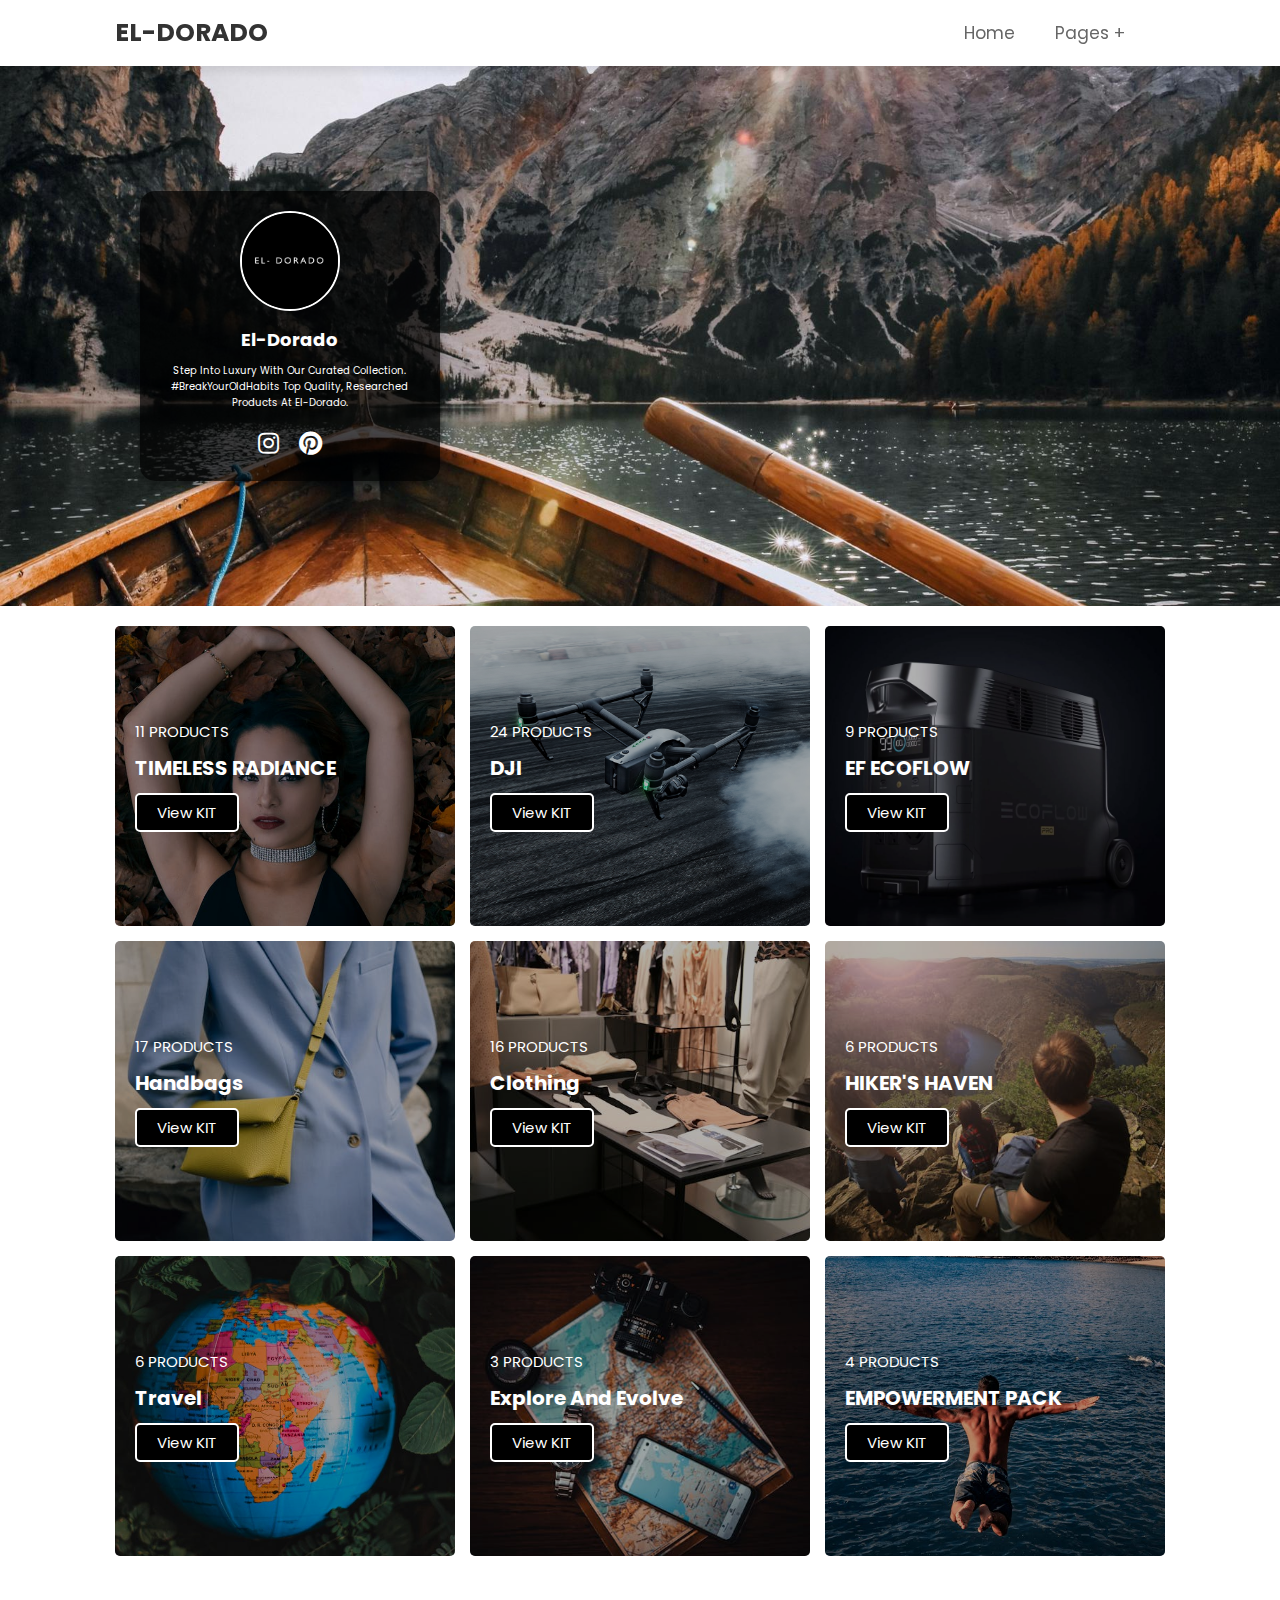
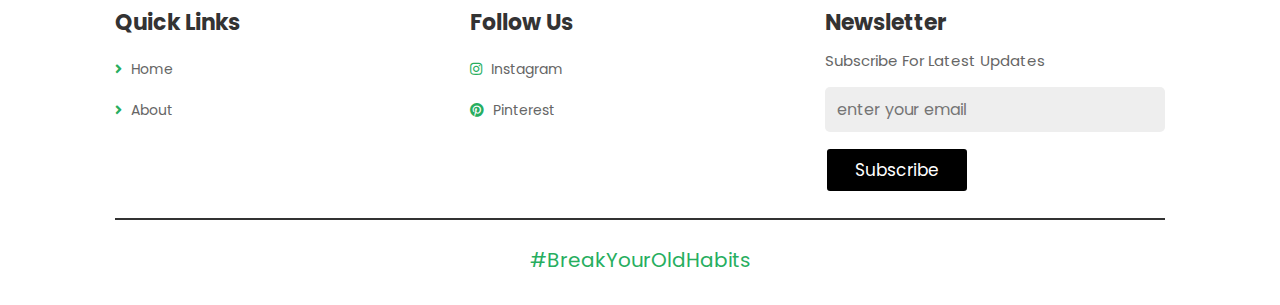
==== index.html @ a354ec13 "Update index.html" ====
<!DOCTYPE html>
<html lang="en">
<head>
    <meta charset="UTF-8">
    <meta http-equiv="X-UA-Compatible" content="IE=edge">
    <meta name="viewport" content="width=device-width, initial-scale=1.0">
    <title> EL-DORADO </title>
    <!-- Meta Description -->
    <meta name="description" content="Discover the latest in beauty, cosmetics, hotels, nail, luxury and trends at EL-DORADO. Explore top products and innovations from DJI and more.">

    <!-- Meta Keywords (Optional, less influential in modern SEO) -->
    <meta name="keywords" content="beauty, cosmetics, skincare, trends, DJI products, drone technology, beauty trends, cosmetic products, nail, hotels, luxury">

     <!-- Apple-specific meta tags -->
    <meta name="apple-mobile-web-app-capable" content="yes">
    <meta name="apple-mobile-web-app-status-bar-style" content="black-translucent">
    
    <link rel="apple-touch-icon" sizes="180x180" href="logo/apple-touch-icon.png">
    <link rel="icon" type="image/png" sizes="32x32" href="logo/favicon-32x32.png">
    <link rel="icon" type="image/png" sizes="16x16" href="logo/favicon-16x16.png">
    <link rel="manifest" href="site.webmanifest">

    <!-- font awesome cdn link  -->
    <link rel="stylesheet" href="https://cdnjs.cloudflare.com/ajax/libs/font-awesome/5.15.4/css/all.min.css">

    <!-- custom css file link  -->
    <link rel="stylesheet" href="css/style.css">

    <script src="js/banner.js" defer></script>

    

    <!-- custom js file link  -->
    <script src="js/script.js" defer></script>
    <!-- Google tag (gtag.js) -->
<script async src="https://www.googletagmanager.com/gtag/js?id=G-QFJC6ZTX7K"></script>
<script>
  window.dataLayer = window.dataLayer || [];
  function gtag(){dataLayer.push(arguments);}
  gtag('js', new Date());

  gtag('config', 'G-QFJC6ZTX7K');
</script>

</head>
<body>

<!-- header section starts  -->

<header class="header">

    <a href="index.html" class="logo"> EL-DORADO </a>

    <nav class="navbar">
        <ul>
            <li><a href="index.html">home</a></li>
            <li><a href="#">pages +</a>
                <ul>
                    <li><a href="about.html">about</a></li>
                </ul>
            </li>
        </ul>
    </nav>

    <div class="icons">
        <div id="menu-btn" class="fas fa-bars"></div>
        <div id="search-btn" class=""></div>
        <a href="cart.html" class=""></a>
    </div>

    <form action="" class="search-form">
        <input type="search" name="" placeholder="search here..." id="search-box">
        <label for="search-box" class="fas fa-search"></label>
    </form>

</header>

<!-- header section ends -->

<!-- home section starts      -->

<section class="home">

    <div class="slide active" style="background: url(images/home-bg-1.png) no-repeat;">
        <div class="profile-background"></div>
        <div class="profile-box">
            <img src="images/profile.jpg" alt="Profile Picture" class="profile-image"> <!-- Path to your profile image -->
            <h1>El-Dorado</h1>
            <p>Step Into Luxury With Our Curated Collection. #BreakYourOldHabits Top Quality, Researched Products At El-Dorado.</p>
            
            <!-- Social Media Links -->
            <div class="social-icons">
                <a href="https://www.instagram.com/eldorado.xy/" target="_blank" class="social-icon">
                    <i class="fab fa-instagram"></i>
                </a>
                <a href="https://www.pinterest.com/capture3k/" target="_blank" class="social-icon">
                    <i class="fab fa-pinterest"></i>
                </a>
            </div>
        </div>
    </div>

</section>

<!-- home section ends     -->

<!-- banner section starts  -->

<section class="banner">

    <div class="box">
        <img src="images/banner-dji.jpg" alt="">
        <div class="content">
            <span>24 PRODUCTS</span>
            <h3>DJI</h3>
            <a href="product.html?kit=dji" class="btn">View KIT</a>
        </div>
    </div>

    <div class="box">
        <img src="images/banner-ecoflow.jpg" alt="">
        <div class="content">
            <span>9 PRODUCTS</span>
            <h3>EF ECOFLOW</h3>
            <a href="product.html?kit=ecoflow" class="btn">View KIT</a>
        </div>
    </div>

    <div class="box">
        <img src="images/banner-3.jpg" alt="">
        <div class="content">
            <span>3 PRODUCTS</span>
            <h3>Explore and Evolve</h3>
            <a href="product.html?kit=evolve" class="btn">View KIT</a>
        </div>
    </div>

    <div class="box">
        <img src="images/banner-1.jpg" alt="">
        <div class="content">
            <span>6 PRODUCTS</span>
            <h3>HIKER'S HAVEN</h3>
            <a href="product.html?kit=hike" class="btn">View KIT</a>
        </div>
    </div>

    <div class="box">
        <img src="images/banner-5.jpg" alt="">
        <div class="content">
            <span>6 PRODUCTS</span>
            <h3>Travel</h3>
            <a href="product.html?kit=travel" class="btn">View KIT</a>
        </div>
    </div>

    <div class="box">
        <img src="images/banner-6.jpg" alt="">
        <div class="content">
            <span>4 PRODUCTS</span>
            <h3>EMPOWERMENT PACK</h3>
            <a href="product.html?kit=books" class="btn">View KIT</a>
        </div>
    </div>

    <div class="box">
        <img src="images/beauty.jpg" alt="">
        <div class="content">
            <span>11 PRODUCTS</span>
            <h3>TIMELESS RADIANCE</h3>
            <a href="product.html?kit=timelessradiance" class="btn">View KIT</a>
        </div>
    </div>

    <div class="box">
        <img src="images/handbags-15.jpg" alt="">
        <div class="content">
            <span>17 PRODUCTS</span>
            <h3>Handbags</h3>
            <a href="product.html?kit=handbags" class="btn">View KIT</a>
        </div>
    </div>

    <div class="box">
        <img src="images/clothing.jpg" alt="">
        <div class="content">
            <span>16 PRODUCTS</span>
            <h3>Clothing</h3>
            <a href="product.html?kit=clothing" class="btn">View KIT</a>
        </div>
    </div>

</section>

<!-- banner section ends -->











<!-- footer section starts  -->

<section class="footer">

    <div class="box-container">

        <div class="box">
            <h3>quick links</h3>
            <a href="index.html"> <i class="fas fa-angle-right"></i> home</a>
            <a href="about.html"> <i class="fas fa-angle-right"></i> about</a>
        </div>

        <div class="box">
            <h3>follow us</h3>
            <a href="https://www.instagram.com/eldorado.xy/"> <i class="fab fa-instagram"></i> instagram </a>
            <a href="https://www.pinterest.com/capture3k"> <i class="fab fa-pinterest"></i> pinterest </a>
        </div>

        <div class="box">
            <h3>newsletter</h3>
            <p>subscribe for latest updates</p>
            <form id="subscriptionForm">
                <input type="email" name="email" id="email" placeholder="enter your email">
                <input type="submit" value="subscribe" class="btn" id="subscribe-btn">
            </form>
        </div>

    </div>

    <div class="credit"> <span>#BreakYourOldHabits </span> </div>

    <script>
        document.getElementById("subscriptionForm").addEventListener("submit", function(event) {
            event.preventDefault(); // Prevent default form submission
            
            var formData = new FormData();
            formData.append("email", document.getElementById("email").value);

            fetch('https://script.google.com/macros/s/AKfycbxdqCH-eVilvQfvsGEBTx17TkHU6bQsSI5pULqk4VhoZArMuovw2jHa1Hkz7t6EaqYE/exec', {
                method: 'POST',
                body: formData
            })
            .then(response => response.json())
            .then(data => {
                console.log('Response:', data); // Log response data to console for debugging
                if (data.status === "SUCCESS") {
                    document.getElementById("email").value = ""; // Clear email input on success
                    document.getElementById("subscribe-btn").value = "subscribed"; // Change button text
                    document.getElementById("subscribe-btn").disabled = true; // Disable the button
                } else {
                    console.log('Subscription failed:', data.message); // Log failure message
                    // Optionally, add more detailed error handling here if needed
                }
            })
            .catch(error => {
                console.error('Error:', error); // Log error details to console
                // Optionally, handle specific error cases or show a generic error message
                // alert('Subscription failed. Please try again later.');
            });
        });
    </script>

</section>


<!-- footer section ends -->

</body>
</html>
---- css/style.css ----
@import url("https://fonts.googleapis.com/css2?family=Poppins:wght@100;300;400;500;600&display=swap");
* {
  font-family: 'Poppins', sans-serif;
  margin: 0;
  padding: 0;
  -webkit-box-sizing: border-box;
          box-sizing: border-box;
  text-decoration: none;
  outline: none;
  border: none;
  text-transform: capitalize;
  -webkit-transition: all .2s linear;
  transition: all .2s linear;
}

html {
  font-size: 62.5%;
  overflow-x: hidden;
}

section {
  padding: 2rem 9%;
}

.heading {
  text-align: center;
  background: #000000;
}

.heading h1 {
  font-size: 3rem;
  text-transform: uppercase;
  color: #fff;
}

.heading p {
  color: #fff;
  padding-top: .7rem;
  font-size: 1.7rem;
}

.heading p a {
  color: #fff;
}

.heading p a:hover {
  color: #333;
}

.profile-section {
    position: relative;
    padding: 50px 20px;
    color: #fff;
    background: url('background.jpg') no-repeat center center;
    background-size: cover;
    display: flex;
    justify-content: flex-start; /* Align items to the left on larger screens */
    align-items: center;
    height: 300px;
    overflow: hidden;
}

.profile-background {
    position: absolute;
    top: 0;
    left: 0;
    width: 100%;
    height: 100%;
    background: url('background.jpg') no-repeat center center;
    background-size: cover;
    z-index: -1;
    filter: brightness(0.7);
}

.profile-box {
    position: relative;
    z-index: 1;
    width: 300px;
    background-color: rgba(0, 0, 0, 0.7);
    padding: 20px;
    border-radius: 15px;
    text-align: center;
    margin: 0 0 0 50px; /* Add margin to the left to adjust positioning */
    box-shadow: 0 4px 8px rgba(0, 0, 0, 0.3);
}

.profile-image {
    width: 100px;
    height: 100px;
    border-radius: 50%;
    object-fit: cover;
    margin-bottom: 15px;
    display: block;
    margin-left: auto;
    margin-right: auto;
    border: 2px solid #fff;
}

.profile-box h1 {
    margin: 10px 0;
    font-size: 1.8em;
    color: #ffffff;
}

.profile-box p {
    font-size: 1em;
    color: #ffffff;
    margin-bottom: 15px;
}

.social-icons {
    display: flex;
    justify-content: center;
    gap: 20px;
    margin-top: 15px;
}

.social-icon {
    font-size: 24px;
    color: #ffffff;
    text-decoration: none;
    transition: color 0.3s;
}

.social-icon:hover {
    color: #ff6347;
}

/* Media query for smaller screens */
@media (max-width: 768px) {
    .profile-section {
        justify-content: center; /* Center items on smaller screens */
    }
    .profile-box {
        margin: 0; /* Remove left margin on smaller screens */
    }
}


.title {
  font-size: 3rem;
  color: #333;
  margin-bottom: 2rem;
  text-align: center;
  padding: 0 1rem;
}

.btn {
  display: inline-block;
  margin-top: 1rem;
  padding: .8rem 2.8rem;
  font-size: 1.7rem;
  color: #fff;
  border: 0.2rem solid #fff;
  background: #000;
  cursor: pointer;
  border-radius: .5rem;
}

.btn:hover {
  background: #008080;
  color: #fff;
}

.header {
  position: -webkit-sticky;
  position: sticky;
  top: 0;
  left: 0;
  right: 0;
  z-index: 1000;
  background: #fff;
  -webkit-box-shadow: 0 0.5rem 1rem rgba(0, 0, 0, 0.1);
          box-shadow: 0 0.5rem 1rem rgba(0, 0, 0, 0.1);
  display: -webkit-box;
  display: -ms-flexbox;
  display: flex;
  -webkit-box-align: center;
      -ms-flex-align: center;
          align-items: center;
  padding: 0 9%;
}

.header .logo {
  font-size: 2.5rem;
  color: #333;
  font-weight: bolder;
  margin-right: auto;
}

.header .navbar ul {
  list-style: none;
}

.header .navbar ul li {
  position: relative;
  float: left;
}

.header .navbar ul li:hover ul {
  display: block;
}

.header .navbar ul li a {
  font-size: 1.7rem;
  color: #666;
  padding: 2rem;
  display: block;
}

.header .navbar ul li a:hover {
  background: #eee;
}

.header .navbar ul li ul {
  position: absolute;
  left: 0;
  width: 20rem;
  background: #fff;
  display: none;
}

.header .navbar ul li ul li {
  width: 100%;
}

.header .icons div,
.header .icons a {
  font-size: 2.5rem;
  color: #333;
  cursor: pointer;
  margin-left: 2rem;
}

.header .icons div:hover,
.header .icons a:hover {
  color: #e84393;
}

.header .search-form {
  position: absolute;
  top: 99%;
  left: 0;
  right: 0;
  border-top: 0.2rem solid #333;
  background: #fff;
  height: 6rem;
  display: -webkit-box;
  display: -ms-flexbox;
  display: flex;
  -webkit-box-align: center;
      -ms-flex-align: center;
          align-items: center;
  padding: 2rem;
  -webkit-clip-path: polygon(0 0, 100% 0, 100% 0, 0 0);
          clip-path: polygon(0 0, 100% 0, 100% 0, 0 0);
}

.header .search-form.active {
  -webkit-clip-path: polygon(0 0, 100% 0, 100% 100%, 0 100%);
          clip-path: polygon(0 0, 100% 0, 100% 100%, 0 100%);
}

.header .search-form input {
  width: 100%;
  height: 100%;
  padding-right: 1rem;
  font-size: 1.7rem;
  color: #666;
  text-transform: none;
}

.header .search-form label {
  font-size: 2.5rem;
  color: #333;
  cursor: pointer;
}

.header .search-form label:hover {
  color: #e84393;
}

#menu-btn {
  display: none;
}

@-webkit-keyframes fadeIn {
  0% {
    -webkit-transform: translateY(3rem);
            transform: translateY(3rem);
    opacity: 0;
  }
}

@keyframes fadeIn {
  0% {
    -webkit-transform: translateY(3rem);
            transform: translateY(3rem);
    opacity: 0;
  }
}

.home {
  padding: 0;
  position: relative;
}

.home .slide {
  display: -webkit-box;
  display: -ms-flexbox;
  display: flex;
  min-height: 60vh;
  padding: 2rem 7%;
  background-size: cover !important;
  background-position: center !important;
  display: flex;
  -webkit-box-align: center;
      -ms-flex-align: center;
          align-items: center;
  display: none;
}

.home .slide.active {
  display: -webkit-box;
  display: -ms-flexbox;
  display: flex;
}

.home .slide .content span {
  color: #333;
  display: block;
  font-size: 2rem;
  -webkit-animation: fadeIn .4s linear .2s backwards;
          animation: fadeIn .4s linear .2s backwards;
}

.home .slide .content h3 {
  color: #333;
  text-transform: uppercase;
  padding: 1rem 0;
  font-size: 6rem;
  -webkit-animation: fadeIn .4s linear .4s backwards;
          animation: fadeIn .4s linear .4s backwards;
}

.home .slide .content .btn {
  -webkit-animation: fadeIn .4s linear .6s backwards;
          animation: fadeIn .4s linear .6s backwards;
}

.home #next-slide,
.home #prev-slide {
  position: absolute;
  bottom: 2rem;
  right: 2rem;
  height: 6rem;
  width: 6rem;
  line-height: 5.5rem;
  font-size: 4rem;
  color: #333;
  border: 0.2rem solid #333;
  background: #fff;
  border-radius: .5rem;
  cursor: pointer;
  text-align: center;
}

.home #next-slide:hover,
.home #prev-slide:hover {
  background: #333;
  color: #fff;
}

.home #prev-slide {
  right: 9rem;
}

.banner {
  display: -ms-grid;
  display: grid;
  -ms-grid-columns: (minmax(31rem, 1fr))[auto-fit];
      grid-template-columns: repeat(auto-fit, minmax(31rem, 1fr));
  gap: 1.5rem;
}

.banner .box {
  position: relative;
  height: 30rem;
  overflow: hidden;
  border-radius: .5rem;
}

.banner .box:hover img {
  -webkit-transform: scale(1.1);
          transform: scale(1.1);
}

.banner .box img {
  height: 100%;
  width: 100%;
  -o-object-fit: cover;
     object-fit: cover;
}

.banner .box::before {
  content: '';
  position: absolute;
  top: 0;
  left: 0;
  width: 100%;
  height: 100%;
  background: rgba(0, 0, 0, 0.3); /* Adjust RGBA value as needed */
  z-index: 1;
}

.banner .box .content {
  position: absolute;
  top: 50%;
  left: 2rem; /* Adjust as needed */
  -webkit-transform: translateY(-50%);
          transform: translateY(-50%);
  z-index: 2; /* Ensure the content is above the overlay */
}

.banner .box .content span {
  font-size: 1.5rem;
  color: #ffffff;
}

.banner .box .content h3 {
  font-size: 2rem;
  color: #ffffff;
  padding-top: 1rem;
}

.banner .box .content .btn {
  padding: .6rem 2rem;
  font-size: 1.5rem;
  color: #ffffff;
}

.products .box-container {
  display: -ms-grid;
  display: grid;
  -ms-grid-columns: (minmax(32rem, 1fr))[auto-fit];
      grid-template-columns: repeat(auto-fit, minmax(32rem, 1fr));
  gap: 1.5rem;
}

.products .box-container .box {
  border-radius: .5rem;
  text-align: center;
  border: 0.2rem solid #333;
}

.products .box-container .box:hover .image .icons {
  -webkit-transform: translateY(0);
          transform: translateY(0);
}

.products .box-container .box .image {
  border-radius: .5rem;
  overflow: hidden;
  position: relative;
  height: 25rem;
  width: 100%;
}

.products .box-container .box .image .icons {
  position: absolute;
  top: 0;
  left: 0;
  right: 0;
  border-bottom: 0.2rem solid #333;
  -webkit-transform: translateY(-7rem);
          transform: translateY(-7rem);
}

.products .box-container .box .image .icons a {
  height: 5rem;
  width: 5rem;
  line-height: 5rem;
  font-size: 2rem;
  color: #333;
}

.products .box-container .box .image .icons a:hover {
  background: #333;
  color: #fff;
}

.products .box-container .box .image img {
  height: 150%;
  width: 150%;
  -o-object-fit: cover;
     object-fit: cover;
}

.products .box-container .box .content {
  padding: 1.5rem 0;
}

.products .box-container .box .content h3 {
  font-size: 2rem;
  color: #333;
}

.products .box-container .box .content .stars {
  padding: 1rem 0;
}

.products .box-container .box .content .stars i {
  font-size: 1.4rem;
  color: #e84393;
}

.products .box-container .box .content .price {
  font-size: 2.2rem;
  color: #333;
}

.products .box-container .box .content .price span {
  font-size: 1.5rem;
  text-decoration: line-through;
  color: #666;
}

.about .row {
  display: -webkit-box;
  display: -ms-flexbox;
  display: flex;
  -webkit-box-align: center;
      -ms-flex-align: center;
          align-items: center;
  -ms-flex-wrap: wrap;
      flex-wrap: wrap;
  gap: 2rem;
}

.about .row .image {
  -webkit-box-flex: 1;
      -ms-flex: 1 1 42rem;
          flex: 1 1 42rem;
}

.about .row .image img {
  width: 100%;
  border-radius: .5rem;
}

.about .row .content {
  -webkit-box-flex: 1;
      -ms-flex: 1 1 42rem;
          flex: 1 1 42rem;
}

.about .row .content h3 {
  font-size: 3.5rem;
  color: #333;
  line-height: 2;
}

.about .row .content p {
  font-size: 1.4rem;
  line-height: 2.5;
  color: #666;
  padding: 1rem 0;
}

.about .icons-container {
  display: -ms-grid;
  display: grid;
  -ms-grid-columns: (minmax(16rem, 1fr))[auto-fit];
      grid-template-columns: repeat(auto-fit, minmax(16rem, 1fr));
  gap: 1.5rem;
  margin-top: 2.5rem;
}

.about .icons-container .icons {
  padding: 3rem 2rem;
  border-radius: .5rem;
  border: 0.2rem solid #333;
  text-align: center;
  cursor: pointer;
}

.about .icons-container .icons:hover {
  background: #333;
}

.about .icons-container .icons:hover img {
  -webkit-filter: invert(1);
          filter: invert(1);
}

.about .icons-container .icons:hover h3 {
  color: #fff;
}

.about .icons-container .icons img {
  height: 7rem;
  margin-bottom: 1rem;
}

.about .icons-container .icons h3 {
  font-size: 1.7rem;
  color: #333;
}

.blogs .box-container {
  display: -ms-grid;
  display: grid;
  -ms-grid-columns: (minmax(32rem, 1fr))[auto-fit];
      grid-template-columns: repeat(auto-fit, minmax(32rem, 1fr));
  gap: 1.5rem;
}

.blogs .box-container .box {
  border-radius: .5rem;
  overflow: hidden;
  border: 0.2rem solid #333;
}

.blogs .box-container .box:hover .image img {
  -webkit-transform: scale(1.1);
          transform: scale(1.1);
}

.blogs .box-container .box .image {
  width: 100%;
  height: 25rem;
  overflow: hidden;
}

.blogs .box-container .box .image img {
  height: 100%;
  width: 100%;
  -o-object-fit: cover;
     object-fit: cover;
}

.blogs .box-container .box .content {
  padding: 2rem;
}

.blogs .box-container .box .content h3 {
  font-size: 2rem;
  color: #333;
  line-height: 2;
}

.blogs .box-container .box .content p {
  font-size: 1.4rem;
  line-height: 2.5;
  color: #666;
  padding: 1rem 0;
}

.blogs .box-container .box .content .icons {
  border-top: 0.2rem solid #333;
  padding-top: 2rem;
  margin-top: 2rem;
  display: -webkit-box;
  display: -ms-flexbox;
  display: flex;
  -webkit-box-align: center;
      -ms-flex-align: center;
          align-items: center;
  -webkit-box-pack: justify;
      -ms-flex-pack: justify;
          justify-content: space-between;
}

.blogs .box-container .box .content .icons a {
  font-size: 1.4rem;
  color: #666;
}

.blogs .box-container .box .content .icons a:hover {
  color: #e84393;
}

.blogs .box-container .box .content .icons a i {
  padding-right: .5rem;
  color: #e84393;
}

.contact .row {
  display: -webkit-box;
  display: -ms-flexbox;
  display: flex;
  -ms-flex-wrap: wrap;
      flex-wrap: wrap;
  gap: 2rem;
}

.contact .row form {
  -webkit-box-flex: 1;
      -ms-flex: 1 1 42rem;
          flex: 1 1 42rem;
  padding: 2rem;
  border-radius: .5rem;
  border: 0.2rem solid #333;
}

.contact .row form .box, .contact .row form textarea {
  width: 100%;
  border-bottom: 0.2rem solid #333;
  margin-bottom: 1rem;
  padding: 1rem 0;
  font-size: 1.6rem;
  color: #666;
  text-transform: none;
}

.contact .row form textarea {
  height: 15rem;
  resize: none;
}

.contact .row .map {
  -webkit-box-flex: 1;
      -ms-flex: 1 1 42rem;
          flex: 1 1 42rem;
  border-radius: .5rem;
  width: 100%;
}

.login-form form,
.register-form form {
  margin: 1rem auto;
  max-width: 40rem;
  border-radius: .5rem;
  border: 0.2rem solid #333;
  padding: 2rem;
  text-align: center;
}

.login-form form h3,
.register-form form h3 {
  font-size: 2.2rem;
  text-transform: uppercase;
  color: #333;
  margin-bottom: .7rem;
}

.login-form form .inputBox,
.register-form form .inputBox {
  margin: 1rem 0;
  display: -webkit-box;
  display: -ms-flexbox;
  display: flex;
  border-radius: .5rem;
  background: #eee;
  padding: .5rem 1rem;
  -webkit-box-align: center;
      -ms-flex-align: center;
          align-items: center;
  gap: 1rem;
}

.login-form form .inputBox span,
.register-form form .inputBox span {
  color: #666;
  margin-left: 1rem;
  font-size: 2rem;
}

.login-form form .inputBox input,
.register-form form .inputBox input {
  width: 100%;
  padding: 1rem;
  background: none;
  font-size: 1.5rem;
  color: #666;
  text-transform: none;
}

.login-form form .flex,
.register-form form .flex {
  display: -webkit-box;
  display: -ms-flexbox;
  display: flex;
  -webkit-box-align: center;
      -ms-flex-align: center;
          align-items: center;
  gap: .5rem;
  padding: 1rem 0;
  margin-top: 1rem;
}

.login-form form .flex label,
.register-form form .flex label {
  font-size: 1.5rem;
  cursor: pointer;
  color: #666;
}

.login-form form .flex a,
.register-form form .flex a {
  font-size: 1.5rem;
  color: #666;
  margin-left: auto;
}

.login-form form .flex a:hover,
.register-form form .flex a:hover {
  color: #e84393;
}

.login-form form input[type="submit"],
.register-form form input[type="submit"] {
  background: #333;
  color: #fff;
}

.login-form form input[type="submit"]:hover,
.register-form form input[type="submit"]:hover {
  background: #e84393;
}

.login-form form .btn,
.register-form form .btn {
  width: 100%;
}

.shopping-cart .box-container {
  display: -ms-grid;
  display: grid;
  -ms-grid-columns: (minmax(32rem, 1fr))[auto-fit];
      grid-template-columns: repeat(auto-fit, minmax(32rem, 1fr));
  gap: 1.5rem;
  margin-bottom: 2rem;
}

.shopping-cart .box-container .box {
  border-radius: .5rem;
  border: 0.2rem solid #333;
  padding: 3rem 2rem;
  position: relative;
  display: -webkit-box;
  display: -ms-flexbox;
  display: flex;
  -webkit-box-align: center;
      -ms-flex-align: center;
          align-items: center;
  gap: 1.5rem;
}

.shopping-cart .box-container .box .fa-times {
  position: absolute;
  top: 1rem;
  right: 1.5rem;
  font-size: 2.5rem;
  cursor: pointer;
  color: #666;
}

.shopping-cart .box-container .box .fa-times:hover {
  color: #e84393;
}

.shopping-cart .box-container .box img {
  height: 10rem;
}

.shopping-cart .box-container .box .content h3 {
  font-size: 1.7rem;
  padding-bottom: .5rem;
  color: #333;
}

.shopping-cart .box-container .box .content form {
  display: -webkit-box;
  display: -ms-flexbox;
  display: flex;
  -webkit-box-align: center;
      -ms-flex-align: center;
          align-items: center;
  gap: .5rem;
  padding: 1rem 0;
}

.shopping-cart .box-container .box .content form span {
  color: #666;
  font-size: 1.5rem;
}

.shopping-cart .box-container .box .content form input {
  width: 8rem;
  font-size: 1.5rem;
  color: #666;
  padding: .5rem 1rem;
  border-radius: .5rem;
  background: #eee;
}

.shopping-cart .box-container .box .content .price {
  font-size: 2rem;
  color: #333;
}

.shopping-cart .box-container .box .content .price span {
  color: #666;
  font-size: 1.5rem;
  text-decoration: line-through;
}

.shopping-cart .cart-total {
  padding: 2rem;
  border-radius: .5rem;
  border: 0.2rem solid #333;
}

.shopping-cart .cart-total h3 {
  margin-bottom: 1rem;
  font-size: 2rem;
  color: #333;
}

.shopping-cart .cart-total h3 span {
  color: #e84393;
}

.footer .box-container {
  display: -ms-grid;
  display: grid;
  -ms-grid-columns: (minmax(25rem, 1fr))[auto-fit];
      grid-template-columns: repeat(auto-fit, minmax(25rem, 1fr));
  gap: 1.5rem;
}

.footer .box-container .box h3 {
  font-size: 2.2rem;
  color: #333;
  padding: 1rem 0;
}

.footer .box-container .box a {
  display: block;
  font-size: 1.4rem;
  color: #666;
  padding: 1rem 0;
}

.footer .box-container .box a:hover {
  color: #008080;
}

.footer .box-container .box a:hover i {
  padding-right: 2rem;
}

.footer .box-container .box a i {
  color: #27ae60;
  padding-right: .5rem;
}

.footer .box-container .box p {
  font-size: 1.5rem;
  color: #666;
  margin-bottom: 1rem;
}

.footer .box-container .box form input[type="email"] {
  width: 100%;
  padding: 1rem 1.2rem;
  border-radius: .5rem;
  background: #eee;
  font-size: 1.6rem;
  text-transform: none;
  margin: .5rem 0;
}

.footer .credit {
  text-align: center;
  padding: 1rem;
  padding-top: 2.5rem;
  margin-top: 2.5rem;
  font-size: 2rem;
  color: #666;
  border-top: 0.2rem solid #333;
}

.footer .credit span {
  color: #27ae60;
}

@media (max-width: 1200px) {
  html {
    font-size: 55%;
  }
  .header {
    padding: 0 2rem;
  }
  section {
    padding: 2rem;
  }
}

@media (max-width: 768px) {
  #menu-btn {
    display: inline-block;
  }
  .header {
    padding: 2rem;
  }
  .header .navbar {
    position: absolute;
    top: 99%;
    left: 0;
    right: 0;
    background: #fff;
    -webkit-clip-path: polygon(0 0, 100% 0, 100% 0, 0 0);
            clip-path: polygon(0 0, 100% 0, 100% 0, 0 0);
  }
  .header .navbar.active {
    -webkit-clip-path: polygon(0 0, 100% 0, 100% 100%, 0 100%);
            clip-path: polygon(0 0, 100% 0, 100% 100%, 0 100%);
  }
  .header .navbar ul li {
    width: 100%;
  }
  .header .navbar ul li ul {
    position: relative;
    width: 100%;
  }
  .header .navbar ul li ul li a {
    padding-left: 4rem;
  }
}

@media (max-width: 450px) {
  html {
    font-size: 50%;
  }
  .home .slide .content h3 {
    font-size: 4rem;
  }
  .shopping-cart .box-container .box {
    -webkit-box-orient: vertical;
    -webkit-box-direction: normal;
        -ms-flex-flow: column;
            flex-flow: column;
  }
}
/*# sourceMappingURL=style.css.map */
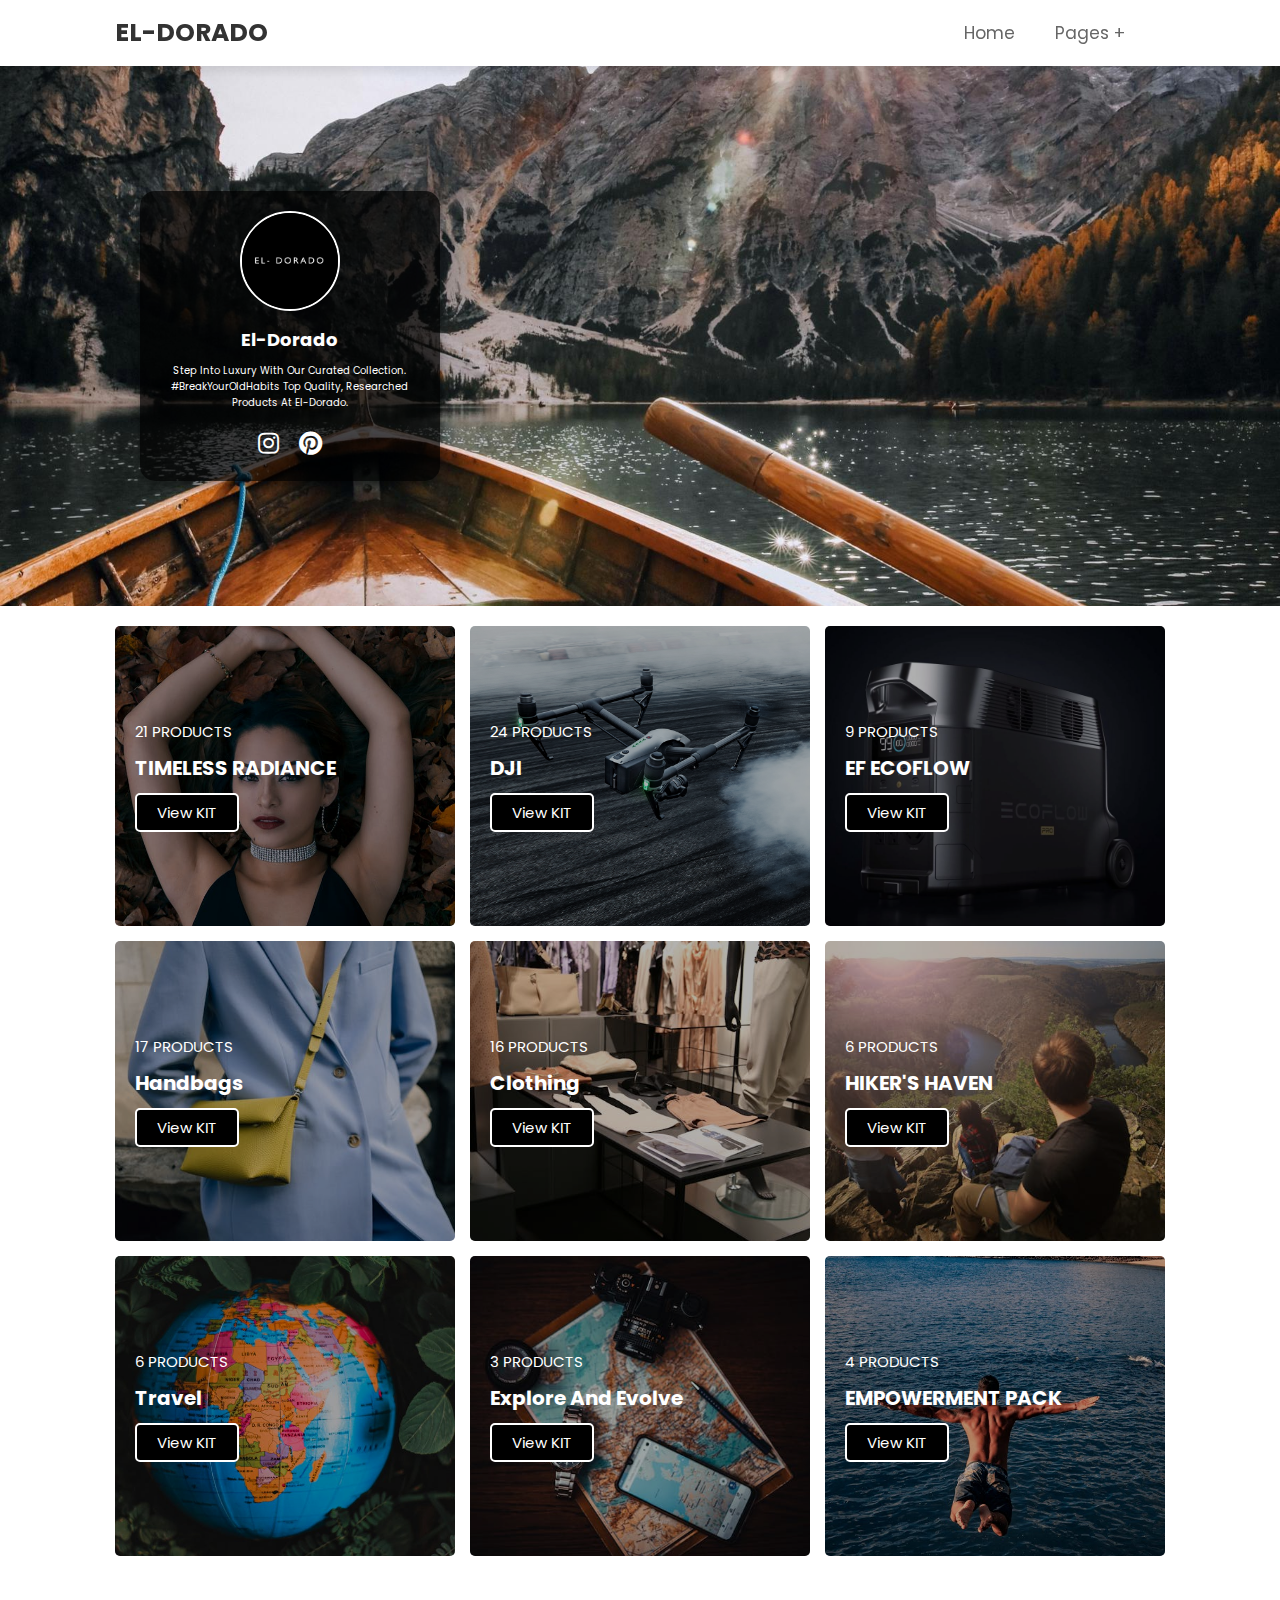
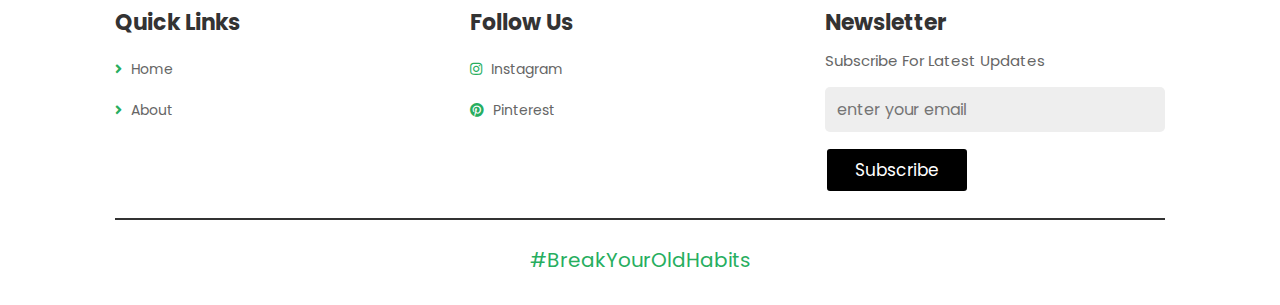
==== commit 4f5e5d34: "Update index.html" ====
--- a/index.html
+++ b/index.html
@@ -165,7 +165,7 @@
     <div class="box">
         <img src="images/beauty.jpg" alt="">
         <div class="content">
-            <span>11 PRODUCTS</span>
+            <span>21 PRODUCTS</span>
             <h3>TIMELESS RADIANCE</h3>
             <a href="product.html?kit=timelessradiance" class="btn">View KIT</a>
         </div>
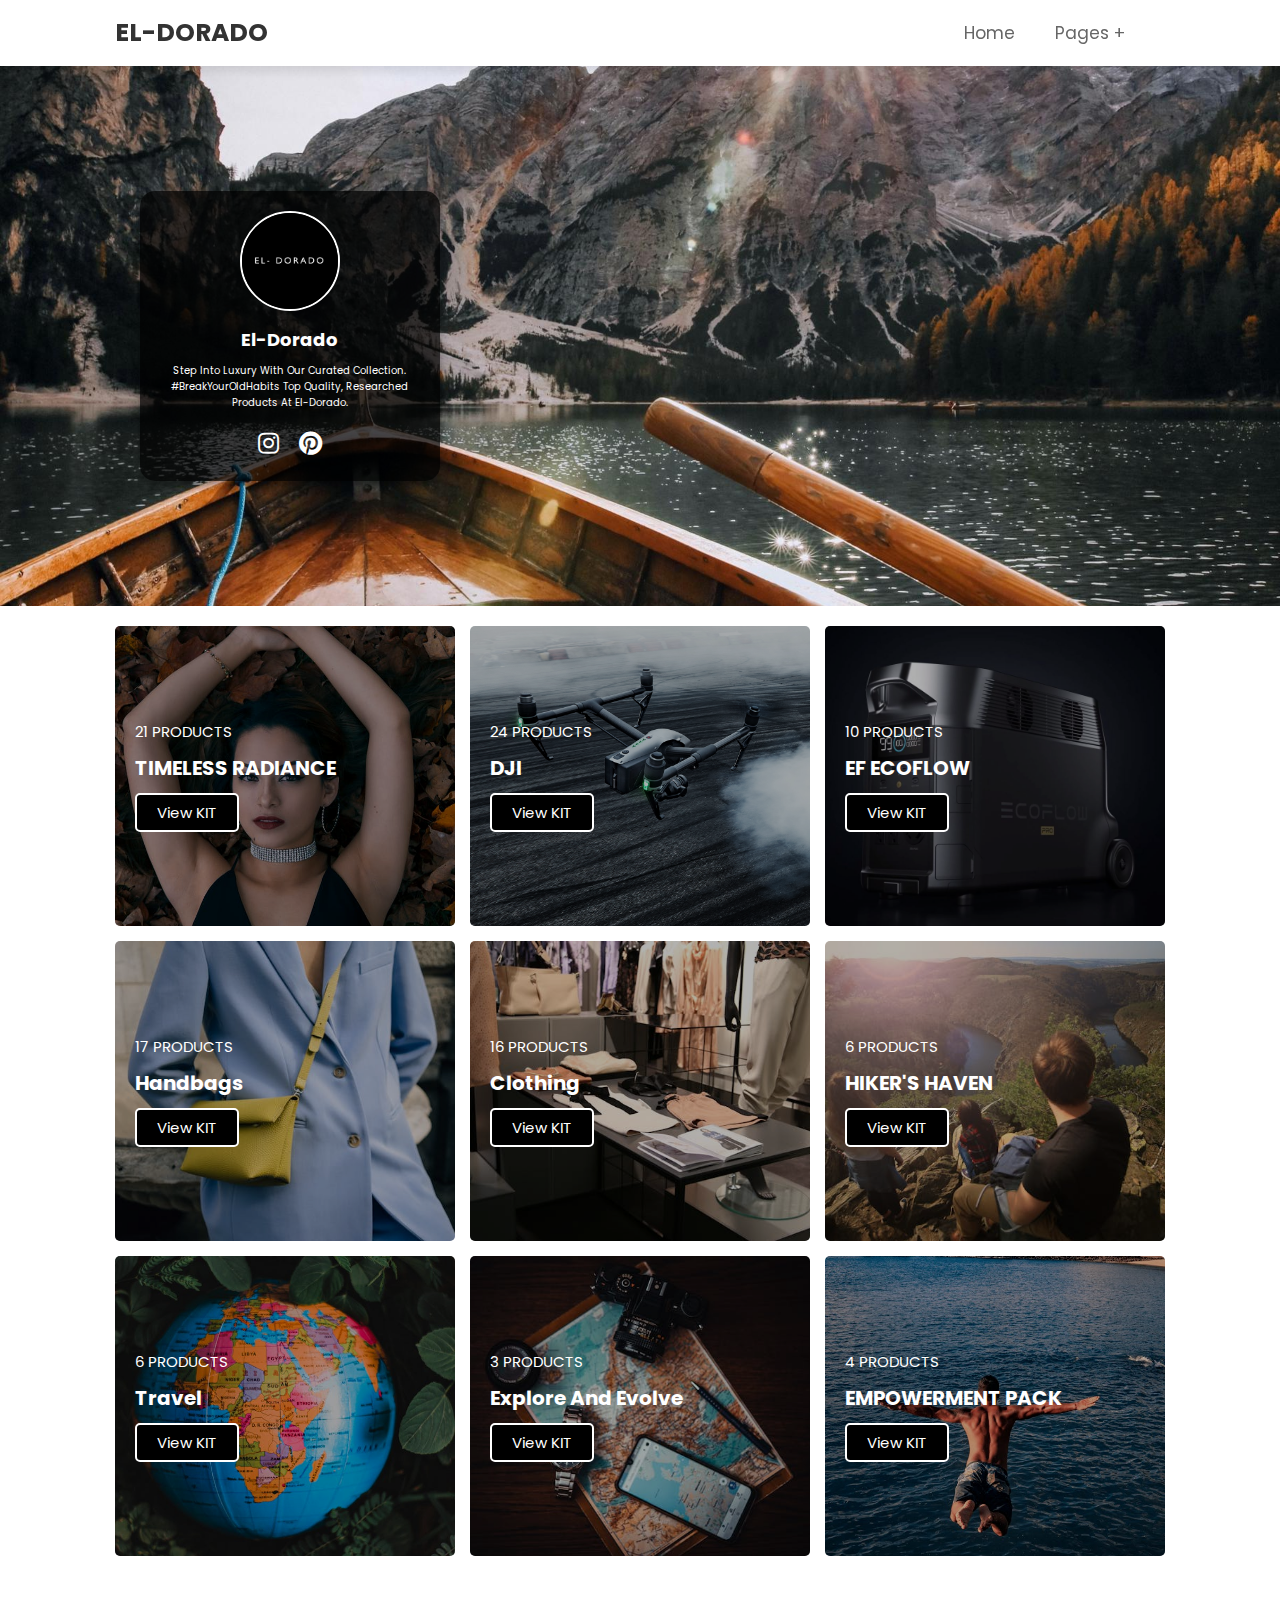
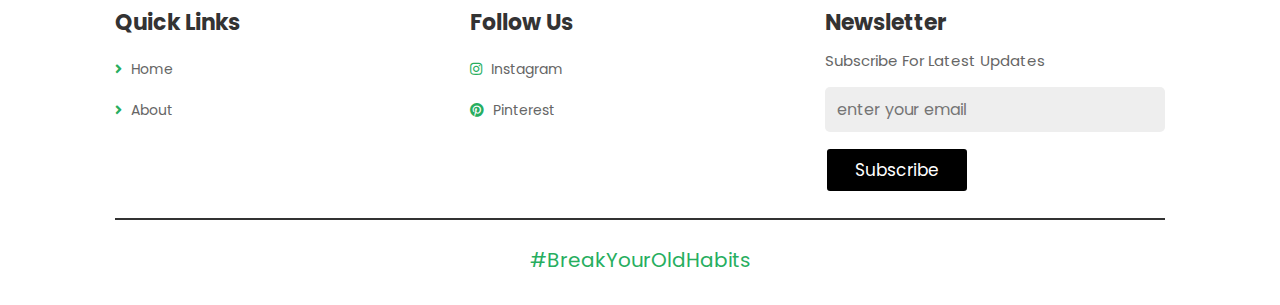
==== commit 97580553: "Update index.html" ====
--- a/index.html
+++ b/index.html
@@ -120,7 +120,7 @@
     <div class="box">
         <img src="images/banner-ecoflow.jpg" alt="">
         <div class="content">
-            <span>9 PRODUCTS</span>
+            <span>10 PRODUCTS</span>
             <h3>EF ECOFLOW</h3>
             <a href="product.html?kit=ecoflow" class="btn">View KIT</a>
         </div>
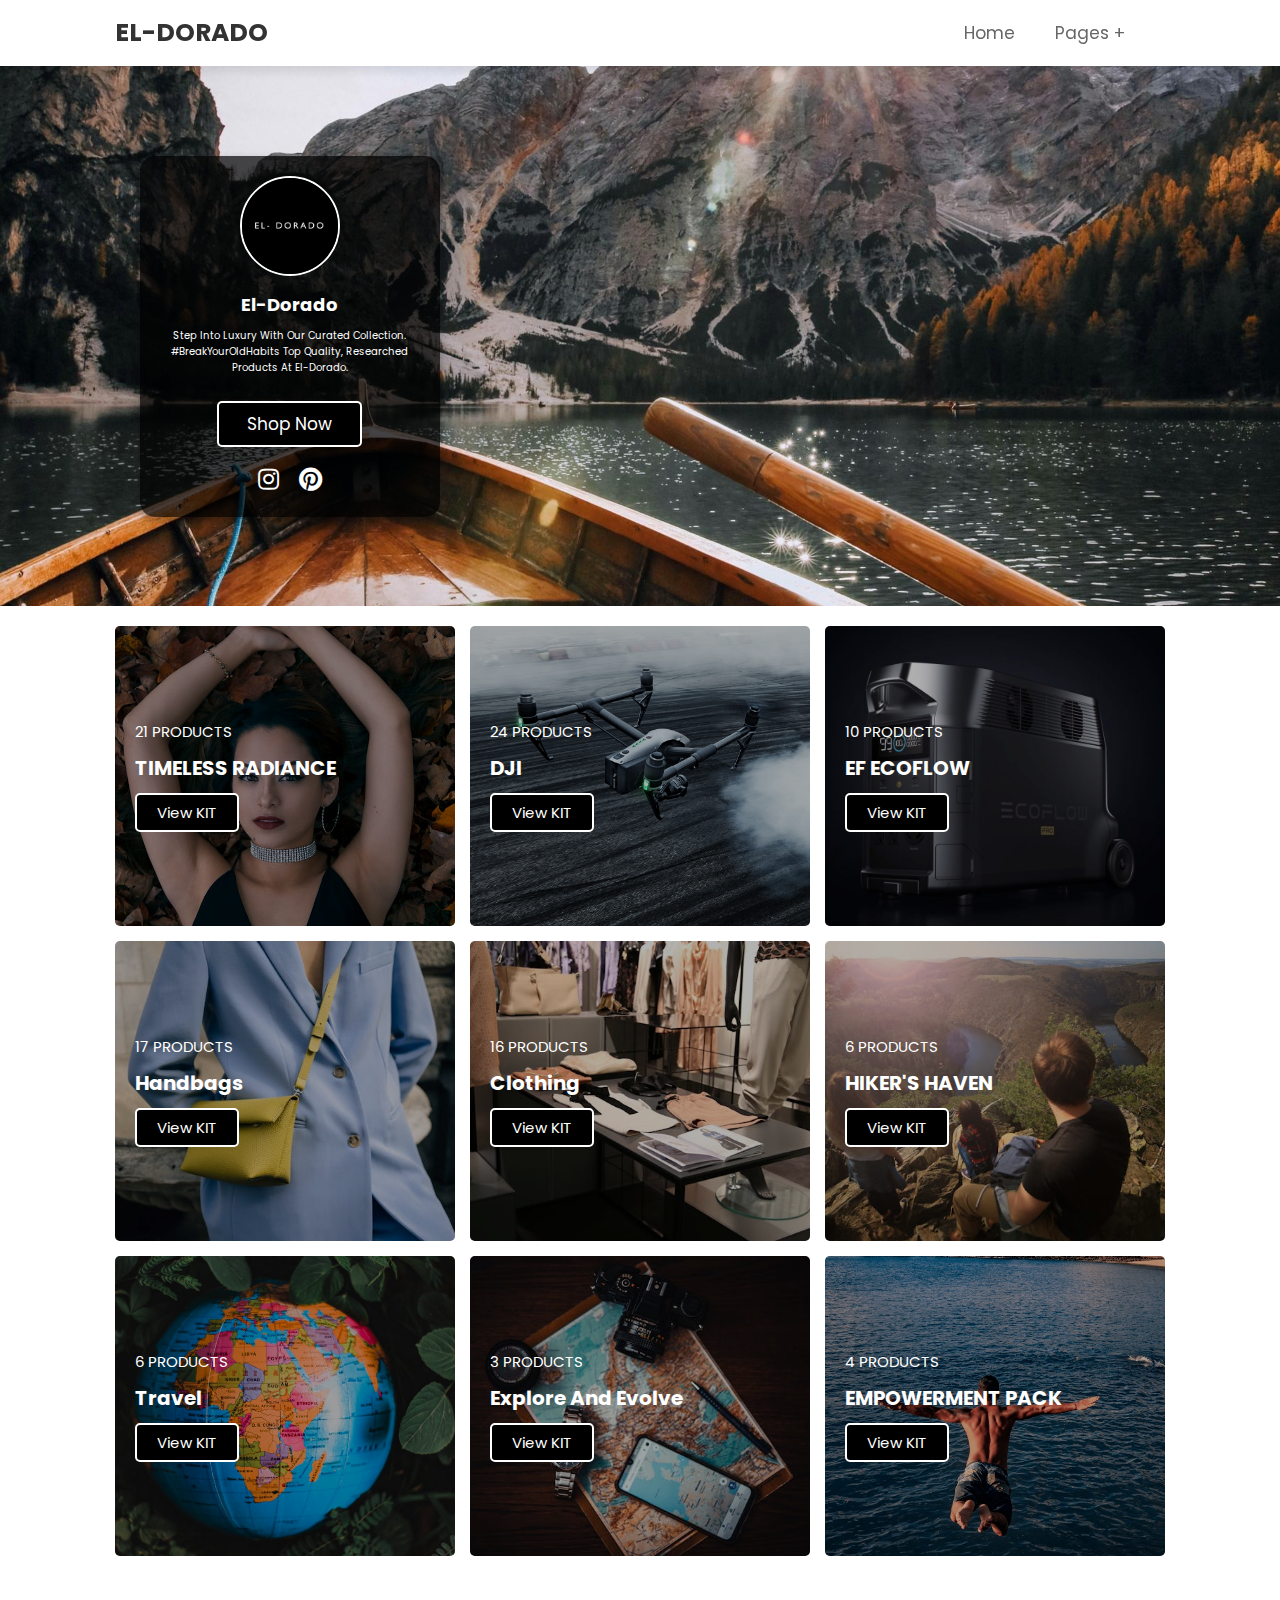
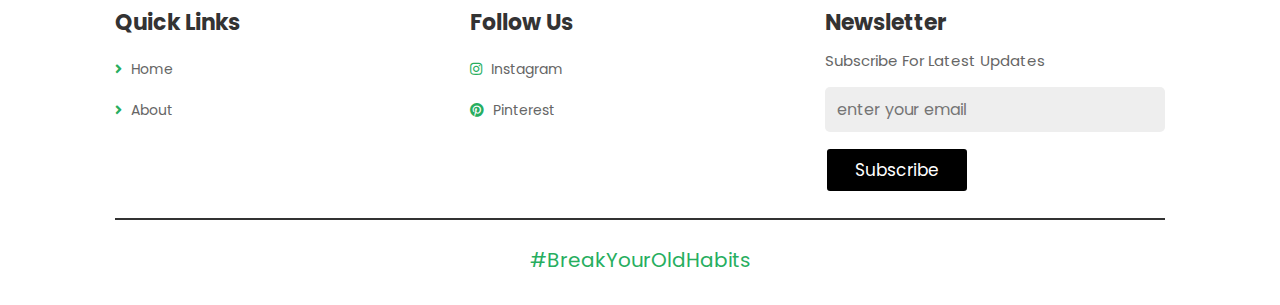
==== commit 5e91e2b7: "Update index.html" ====
--- a/index.html
+++ b/index.html
@@ -87,6 +87,7 @@
             <img src="images/profile.jpg" alt="Profile Picture" class="profile-image"> <!-- Path to your profile image -->
             <h1>El-Dorado</h1>
             <p>Step Into Luxury With Our Curated Collection. #BreakYourOldHabits Top Quality, Researched Products At El-Dorado.</p>
+            <a href="shopnow.html?shopnow=shopping" class="btn">shop now</a>
             
             <!-- Social Media Links -->
             <div class="social-icons">
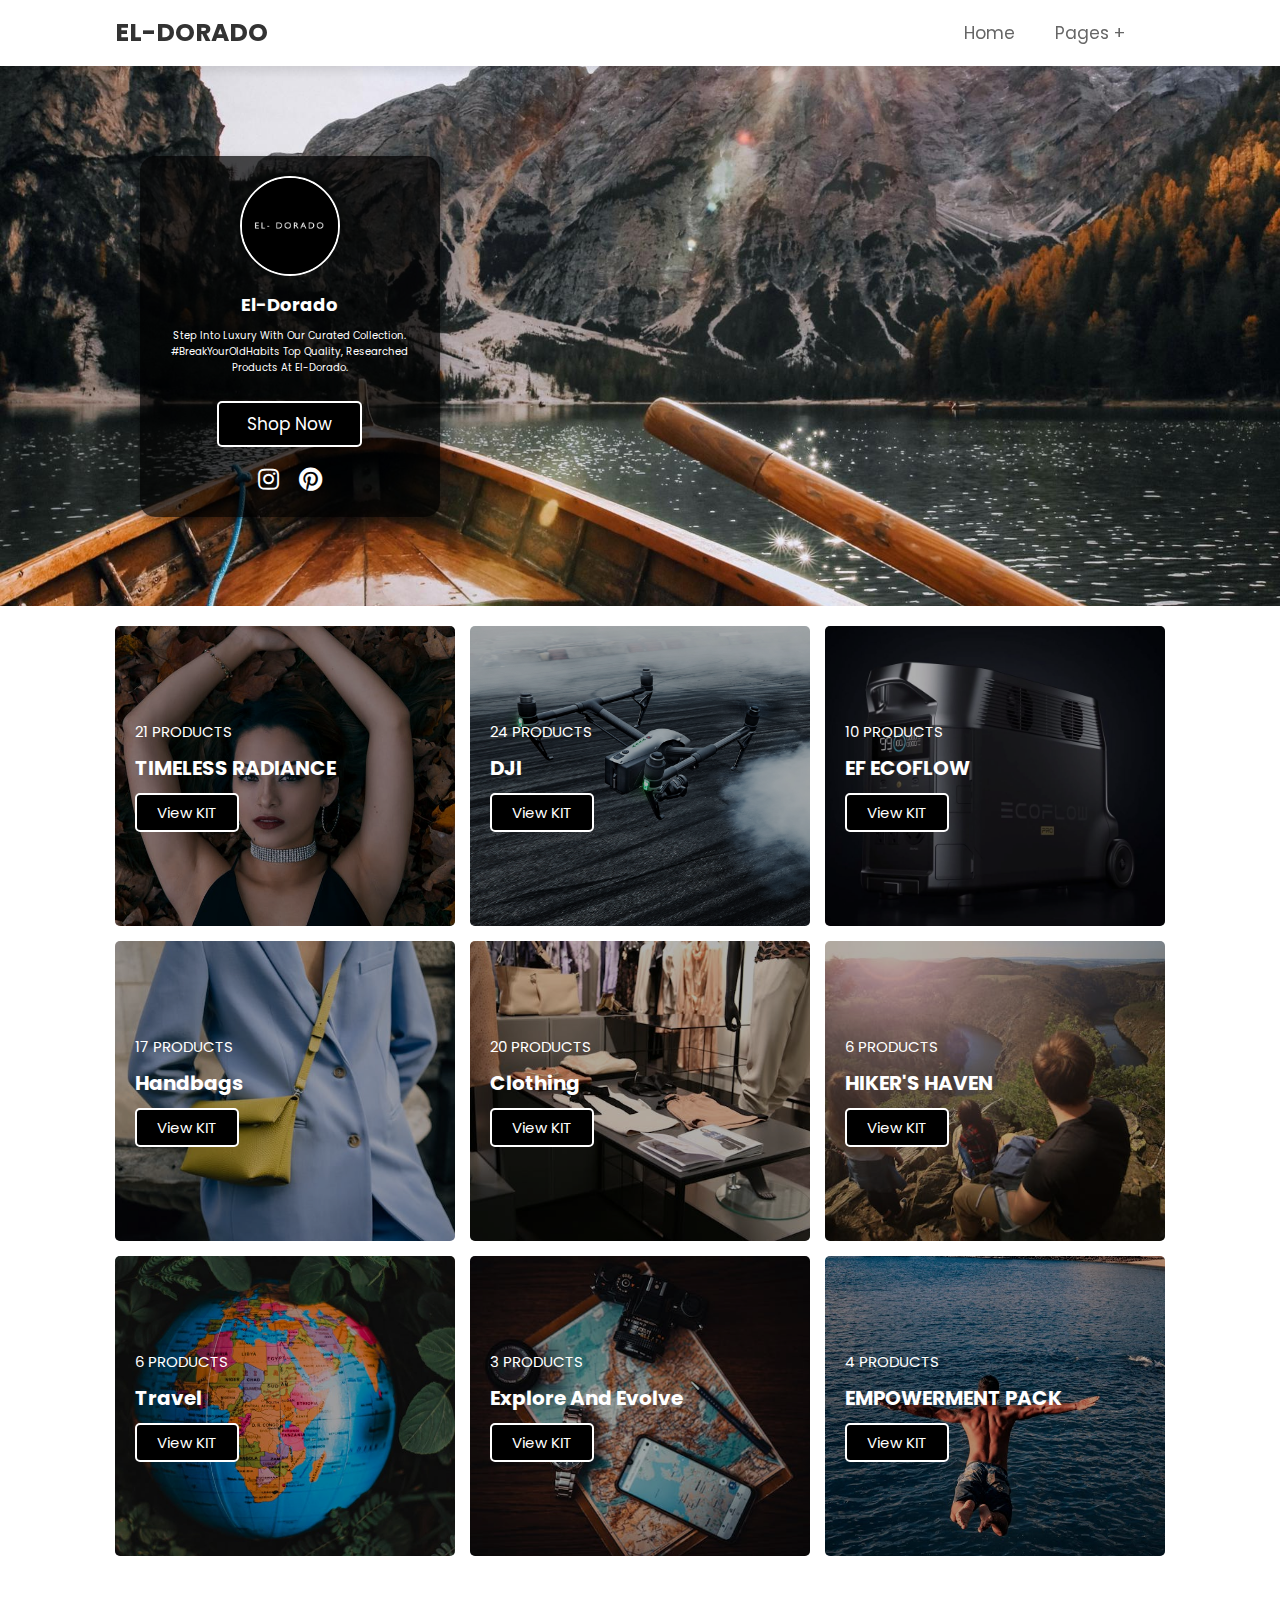
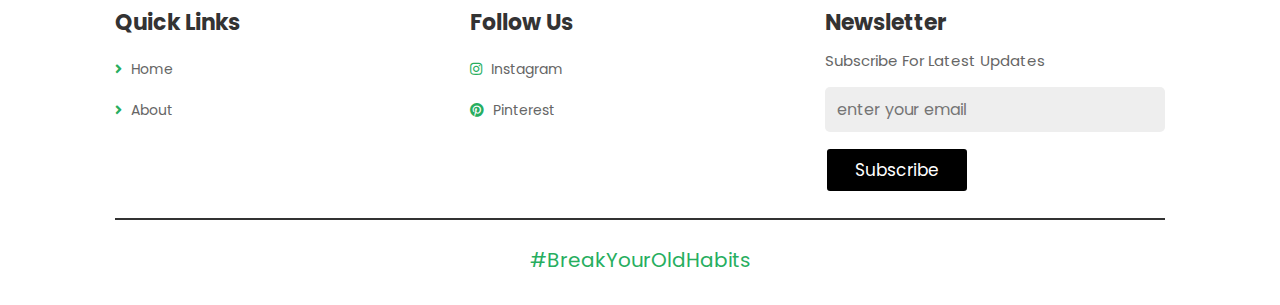
==== commit 0b9c47bd: "Update index.html" ====
--- a/index.html
+++ b/index.html
@@ -184,7 +184,7 @@
     <div class="box">
         <img src="images/clothing.jpg" alt="">
         <div class="content">
-            <span>16 PRODUCTS</span>
+            <span>20 PRODUCTS</span>
             <h3>Clothing</h3>
             <a href="product.html?kit=clothing" class="btn">View KIT</a>
         </div>
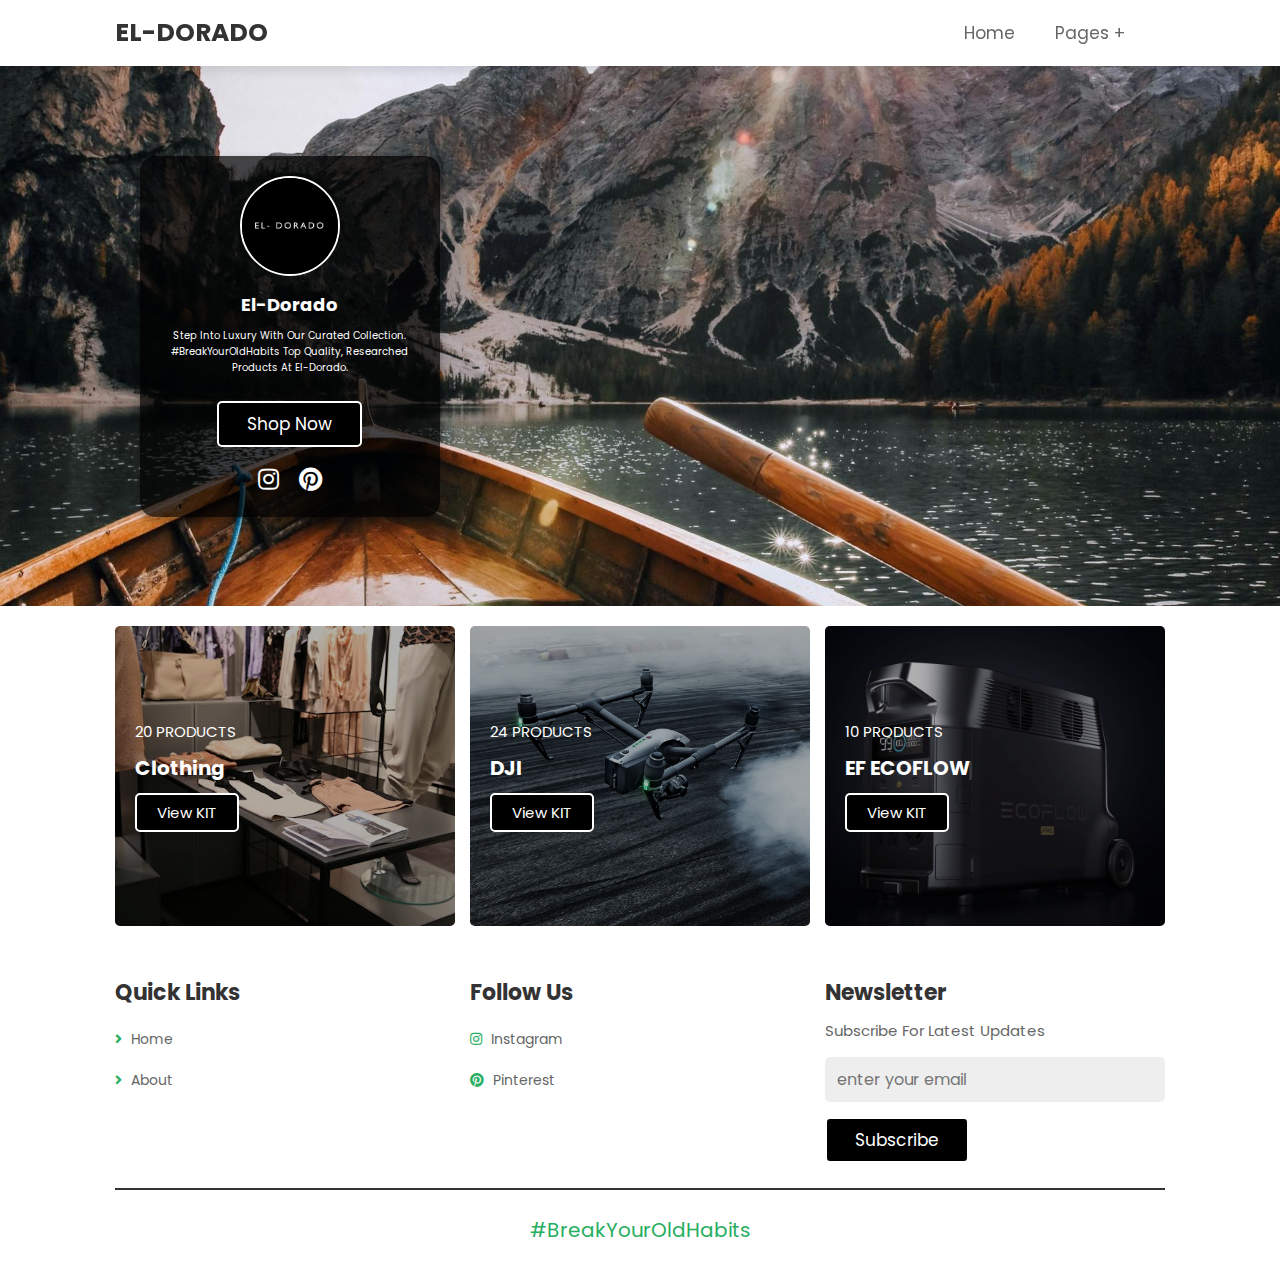
==== commit 320e89f9: "Update index.html" ====
--- a/index.html
+++ b/index.html
@@ -128,15 +128,6 @@
     </div>
 
     <div class="box">
-        <img src="images/banner-3.jpg" alt="">
-        <div class="content">
-            <span>3 PRODUCTS</span>
-            <h3>Explore and Evolve</h3>
-            <a href="product.html?kit=evolve" class="btn">View KIT</a>
-        </div>
-    </div>
-
-    <div class="box">
         <img src="images/banner-1.jpg" alt="">
         <div class="content">
             <span>6 PRODUCTS</span>
@@ -151,15 +142,6 @@
             <span>6 PRODUCTS</span>
             <h3>Travel</h3>
             <a href="product.html?kit=travel" class="btn">View KIT</a>
-        </div>
-    </div>
-
-    <div class="box">
-        <img src="images/banner-6.jpg" alt="">
-        <div class="content">
-            <span>4 PRODUCTS</span>
-            <h3>EMPOWERMENT PACK</h3>
-            <a href="product.html?kit=books" class="btn">View KIT</a>
         </div>
     </div>
 
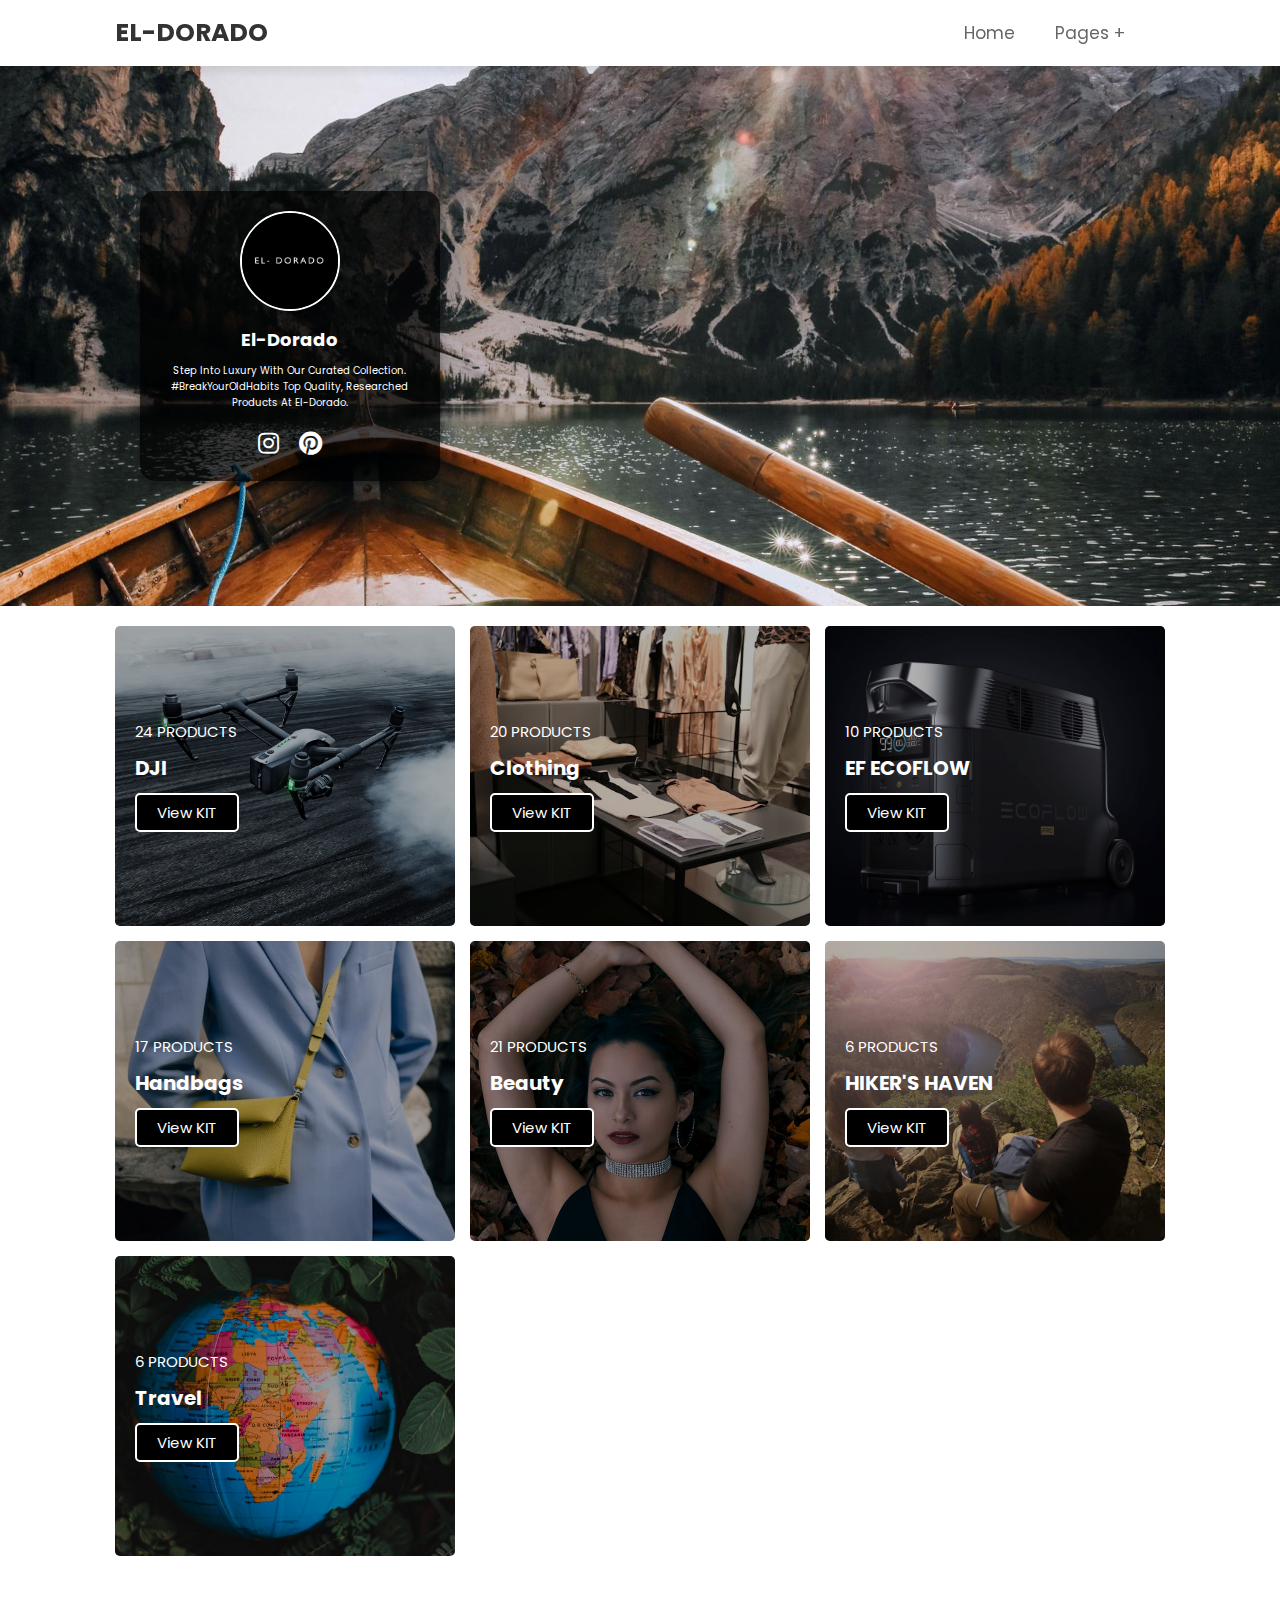
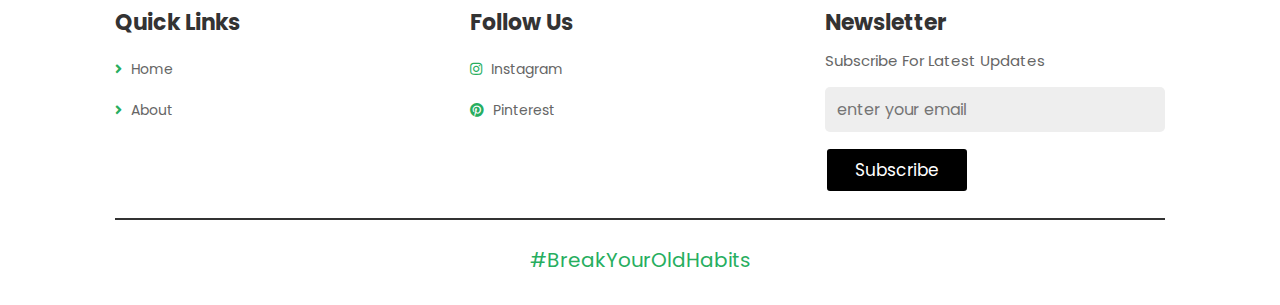
==== commit 0d2e8a6f: "Update index.html" ====
--- a/index.html
+++ b/index.html
@@ -87,8 +87,7 @@
             <img src="images/profile.jpg" alt="Profile Picture" class="profile-image"> <!-- Path to your profile image -->
             <h1>El-Dorado</h1>
             <p>Step Into Luxury With Our Curated Collection. #BreakYourOldHabits Top Quality, Researched Products At El-Dorado.</p>
-            <a href="shopnow.html?shopnow=shopping" class="btn">shop now</a>
-            
+        
             <!-- Social Media Links -->
             <div class="social-icons">
                 <a href="https://www.instagram.com/eldorado.xy/" target="_blank" class="social-icon">
@@ -149,7 +148,7 @@
         <img src="images/beauty.jpg" alt="">
         <div class="content">
             <span>21 PRODUCTS</span>
-            <h3>TIMELESS RADIANCE</h3>
+            <h3>Beauty</h3>
             <a href="product.html?kit=timelessradiance" class="btn">View KIT</a>
         </div>
     </div>
